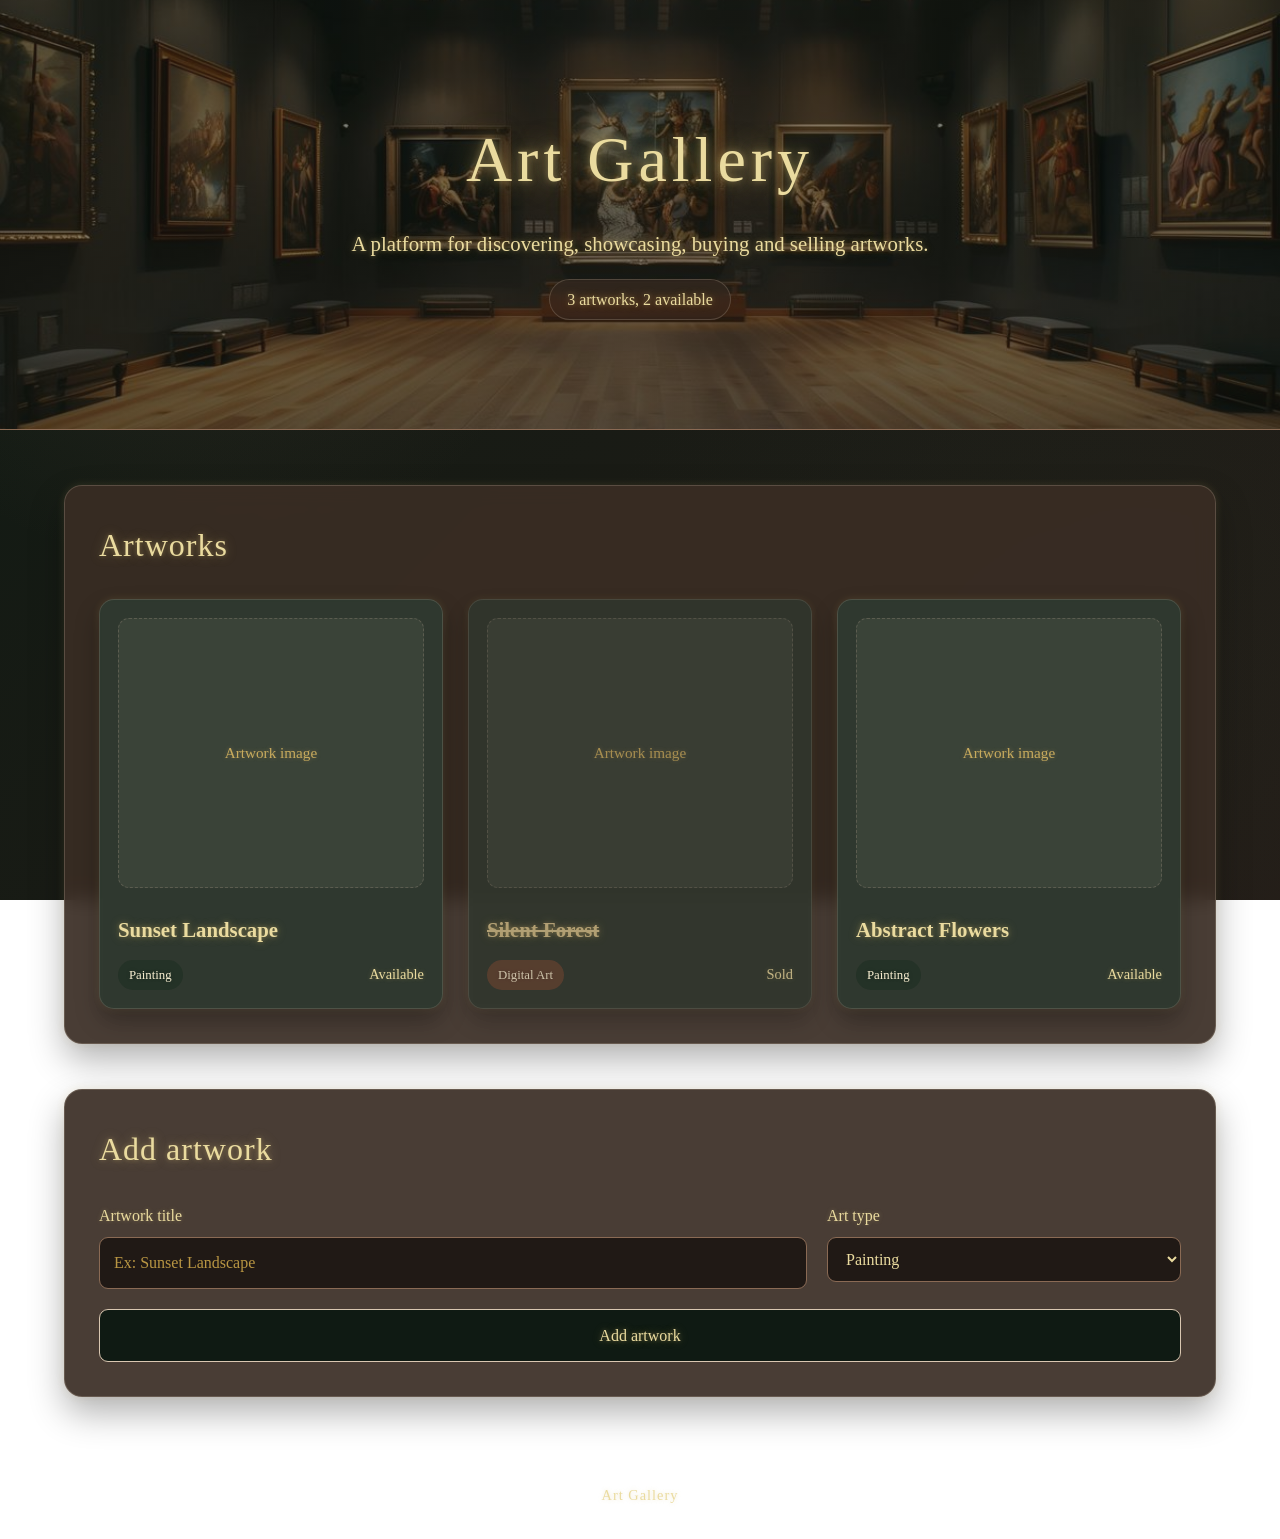
==== mockup/index.html @ 7b005317 "node.js" ====
<!DOCTYPE html>
<html lang="en">

<head>
    <meta charset="UTF-8" />
    <meta name="viewport" content="width=device-width, initial-scale=1" />
    <title>Art Gallery</title>
    <link rel="stylesheet" href="style.css" />
</head>
<script src="artworks.js"></script>
<body>

    <header class="app-header">

        <div class="header-content">

            <h1>Art Gallery</h1>

            <p class="subtitle">
                A platform for discovering, showcasing, buying and selling artworks.
            </p>

            <p class="app-count">
                3 artworks, 2 available
            </p>

        </div>

    </header>


    <main class="container">

        <!-- ARTWORKS -->
        <section class="panel artworks-panel">

            <h2>Artworks</h2>

            <!-- When the list is empty:
            <p class="empty">No artworks available.</p>
            -->

            <ul class="item-list">

                <!-- Artwork 1 -->
                <li class="item-card">

                    <div class="artwork-image">
                        Artwork image
                    </div>

                    <div class="artwork-info">

                        <h3>Sunset Landscape</h3>

                        <div class="artwork-details">

                            <span class="badge badge-painting">
                                Painting
                            </span>

                            <span class="status">
                                Available
                            </span>

                        </div>

                    </div>

                </li>


                <!-- Artwork 2 -->
                <li class="item-card done">

                    <div class="artwork-image">
                        Artwork image
                    </div>

                    <div class="artwork-info">

                        <h3>Silent Forest</h3>

                        <div class="artwork-details">

                            <span class="badge badge-digital">
                                Digital Art
                            </span>

                            <span class="status">
                                Sold
                            </span>

                        </div>

                    </div>

                </li>


                <!-- Artwork 3 -->
                <li class="item-card">

                    <div class="artwork-image">
                        Artwork image
                    </div>

                    <div class="artwork-info">

                        <h3>Abstract Flowers</h3>

                        <div class="artwork-details">

                            <span class="badge badge-painting">
                                Painting
                            </span>

                            <span class="status">
                                Available
                            </span>

                        </div>

                    </div>

                </li>

            </ul>

        </section>


        <!-- ADD ARTWORK -->
        <section class="panel add-panel">

            <h2>Add artwork</h2>

            <form class="item-form">

                <label>
                    Artwork title

                    <input
                        type="text"
                        name="title"
                        placeholder="Ex: Sunset Landscape"
                    />
                </label>


                <label>
                    Art type

                    <select name="art-type">

                        <option value="Painting">
                            Painting
                        </option>

                        <option value="Illustration">
                            Illustration
                        </option>

                        <option value="Digital Art">
                            Digital Art
                        </option>

                    </select>

                </label>


                <button type="submit">
                    Add artwork
                </button>

            </form>

        </section>

    </main>


    <footer class="app-footer">
        Art Gallery
    </footer>

</body>

</html>
---- mockup/style.css ----
/* Setari generale */

* {
    box-sizing: border-box;
}


/* Culorile site-ului */

:root {
    --dark-green: #0f1a13;
    --dark-green-soft: #1d2a21;
    --olive-brown: #2f3b31;

    --brown-dark: #3a2d24;
    --brown-medium: #6f503d;
    --brown-soft: #8a6a54;

    --beige-light: #f1e7d8;
    --beige-soft: #d9c7b1;
    --beige-muted: #bba892;

    --gold: #d4b96f;
    --gold-light: #eadb9f;
    --gold-soft: #c8ab5d;
    --gold-muted: #b99643;

    --bg: #0f1a13;
    --bg-secondary: #241c17;

    --panel-bg: rgba(58, 45, 36, 0.92);
    --item-bg: rgba(46, 59, 50, 0.86);
    --card: #241d18;
    --image-bg: rgba(241, 231, 216, 0.06);

    --text: #eadb9f;
    --muted: #d4c08b;
    --header-text: #f4e7b5;

    --accent: #d4b96f;
    --accent-dark: #8a6a54;
    --accent-soft: #eadb9f;

    --border: #8a6a54;
    --border-soft: rgba(217, 199, 177, 0.22);

    --painting: #243227;
    --illustration: #8a6a54;
    --digital: #5f4332;

    --button-text: #f4e7b5;
    --badge-text: #f7edd0;

    --shadow: rgba(0, 0, 0, 0.30);
    --shadow-strong: rgba(0, 0, 0, 0.48);

    --glow: rgba(212, 185, 111, 0.16);
    --glow-strong: rgba(212, 185, 111, 0.30);
    --text-glow: rgba(212, 185, 111, 0.35);
    --text-glow-strong: rgba(212, 185, 111, 0.55);

    --header-overlay: rgba(15, 26, 19, 0.52);

    --transparent: transparent;

    --page-background:
        radial-gradient(
            circle at 15% 20%,
            rgba(138, 106, 84, 0.14),
            var(--transparent) 30%
        ),
        radial-gradient(
            circle at 85% 75%,
            rgba(36, 50, 39, 0.22),
            var(--transparent) 40%
        ),
        linear-gradient(
            135deg,
            var(--bg),
            var(--bg-secondary)
        );
}


/* Pagina */

body {
    margin: 0;
    min-height: 100vh;

    font-family: Georgia, "Times New Roman", serif;

    background: var(--page-background);
    background-attachment: fixed;

    color: var(--text);
    line-height: 1.6;
}

/* Header */

.app-header {
    min-height: 430px;

    display: flex;
    justify-content: center;
    align-items: center;

    padding: 50px 20px;

    text-align: center;

    color: var(--header-text);

    background-image:
        linear-gradient(
            var(--header-overlay),
            var(--header-overlay)
        ),
        url("background.jpg");

    background-position: center;
    background-size: cover;
    background-repeat: no-repeat;

    border-bottom: 1px solid var(--border);
}


/* Continutul din header */

.header-content {
    max-width: 850px;
    padding: 30px;
}


/* Titlul principal */

.app-header h1 {
    margin: 0 0 16px;

    font-size: 4rem;
    font-weight: 500;

    letter-spacing: 5px;

    color: var(--gold-light);

    text-shadow:
        0 0 6px var(--text-glow),
        0 0 14px var(--text-glow),
        0 0 28px var(--text-glow-strong);
}


/* Subtitlul */

.app-header .subtitle {
    max-width: 750px;

    margin: 0 auto 18px;

    font-size: 1.3rem;

    color: var(--gold-light);

    text-shadow:
        0 0 4px var(--text-glow),
        0 0 10px var(--text-glow);
}


/* Numarul de artworks */

.app-count {
    display: inline-block;

    margin: 0;

    padding: 7px 17px;

    border: 1px solid var(--border-soft);
    border-radius: 999px;

    color: var(--gold-light);

    background: rgba(58, 45, 36, 0.42);

    text-shadow:
        0 0 4px var(--text-glow),
        0 0 8px var(--text-glow);

    backdrop-filter: blur(5px);
    -webkit-backdrop-filter: blur(5px);
}


/* Continut principal */

.container {
    max-width: 1200px;

    margin: 55px auto;

    padding: 0 24px;

    display: flex;
    flex-direction: column;

    gap: 45px;
}


/* Panouri */

.panel {
    width: 100%;

    padding: 34px;

    background: var(--panel-bg);

    border: 1px solid var(--border-soft);
    border-radius: 18px;

    backdrop-filter: blur(10px);
    -webkit-backdrop-filter: blur(10px);

    box-shadow:
        0 16px 35px var(--shadow),
        0 0 10px var(--glow);
}


/* Titlurile sectiunilor */

.panel h2 {
    margin: 0 0 28px;

    font-size: 2rem;
    font-weight: 500;

    letter-spacing: 1px;

    color: var(--gold-light);

    text-shadow:
        0 0 4px var(--text-glow),
        0 0 12px var(--text-glow);
}


/* Sectiunea artworks */

.artworks-panel {
    width: 100%;
}


/* Lista de artworks */

.item-list {
    list-style: none;

    margin: 0;
    padding: 0;

    display: grid;

    grid-template-columns: repeat(3, 1fr);

    gap: 25px;
}


/* Card artwork */

.item-card {
    display: flex;
    flex-direction: column;

    min-height: 410px;

    padding: 18px;

    border: 1px solid rgba(217, 199, 177, 0.18);
    border-radius: 15px;

    background: var(--item-bg);

    backdrop-filter: blur(5px);
    -webkit-backdrop-filter: blur(5px);

    box-shadow:
        0 12px 24px var(--shadow),
        0 0 8px var(--glow);

    transition:
        transform 0.25s ease,
        box-shadow 0.25s ease,
        background 0.25s ease,
        border-color 0.25s ease;
}


/* Locul pentru imagine */

.artwork-image {
    width: 100%;
    height: 270px;

    display: flex;
    justify-content: center;
    align-items: center;

    margin-bottom: 19px;

    border: 1px dashed rgba(217, 199, 177, 0.20);
    border-radius: 11px;

    background: var(--image-bg);

    color: var(--gold-soft);

    font-size: 0.95rem;

    text-shadow:
        0 0 4px var(--text-glow);
}


/* Imagine reala */

.artwork-image img {
    width: 100%;
    height: 100%;

    display: block;

    object-fit: cover;

    border-radius: 10px;
}


/* Informatiile despre artwork */

.artwork-info {
    margin-top: auto;
}


.artwork-info h3 {
    margin: 0 0 13px;

    font-size: 1.3rem;
    font-weight: 600;

    color: var(--gold-light);

    text-shadow:
        0 0 4px var(--text-glow),
        0 0 10px var(--text-glow);
}


/* Badge si status */

.artwork-details {
    display: flex;
    justify-content: space-between;
    align-items: center;

    gap: 10px;
}


/* Status */

.status {
    color: var(--gold-light);

    font-size: 0.9rem;

    text-shadow:
        0 0 4px var(--text-glow);
}


/* Badge-uri */

.badge {
    display: inline-block;

    padding: 5px 11px;

    border-radius: 999px;

    font-size: 0.8rem;

    color: var(--badge-text);

    text-shadow:
        0 0 4px rgba(0, 0, 0, 0.18);
}


.badge-painting {
    background: var(--painting);
}


.badge-illustration {
    background: var(--illustration);
}


.badge-digital {
    background: var(--digital);
}


/* Artwork vandut */

.item-card.done {
    opacity: 0.78;
}


.item-card.done h3 {
    text-decoration: line-through;

    color: var(--muted);
}


/* Hover pe card */

.item-card:hover {
    transform: translateY(-7px);

    border-color: var(--beige-soft);

    background: rgba(65, 80, 68, 0.90);

    box-shadow:
        0 20px 36px var(--shadow-strong),
        0 0 14px var(--glow),
        0 0 24px var(--glow-strong);
}


/* Add artwork */

.add-panel {
    width: 100%;
}


/* Formular */

.item-form {
    display: grid;

    grid-template-columns: 2fr 1fr;

    gap: 20px;
}


/* Label */

.item-form label {
    display: flex;
    flex-direction: column;

    gap: 8px;

    font-weight: 500;

    color: var(--gold-light);

    text-shadow:
        0 0 4px var(--text-glow);
}


/* Input si select */

.item-form input,
.item-form select {
    width: 100%;

    padding: 12px 14px;

    border: 1px solid var(--border);
    border-radius: 9px;

    background: rgba(30, 24, 20, 0.95);

    color: var(--gold-light);

    font: inherit;

    transition:
        border-color 0.2s ease,
        box-shadow 0.2s ease;
}


.item-form input::placeholder {
    color: var(--gold-muted);
}


/* Focus pe input */

.item-form input:focus,
.item-form select:focus {
    border-color: var(--gold-light);

    box-shadow:
        0 0 8px var(--glow),
        0 0 14px var(--glow);
}


/* Buton */

.item-form button {
    grid-column: 1 / -1;

    padding: 13px 16px;

    border: 1px solid var(--beige-soft);
    border-radius: 9px;

    background: var(--dark-green);

    color: var(--gold-light);

    font: inherit;

    text-shadow:
        0 0 4px var(--text-glow),
        0 0 10px var(--text-glow);

    cursor: pointer;

    transition:
        background 0.2s ease,
        transform 0.2s ease,
        box-shadow 0.2s ease;
}


/* Hover buton */

.item-form button:hover {
    background: var(--dark-green-soft);

    transform: translateY(-2px);

    box-shadow:
        0 8px 18px var(--shadow),
        0 0 12px var(--glow);
}


/* Lista goala */

.empty {
    margin: 0;

    padding: 20px;

    text-align: center;

    border: 1px dashed var(--border);
    border-radius: 10px;

    color: var(--gold-light);

    text-shadow:
        0 0 4px var(--text-glow);
}


/* Footer */

.app-footer {
    padding: 32px 20px;

    text-align: center;

    color: var(--gold-light);

    font-size: 0.9rem;

    letter-spacing: 1px;

    text-shadow:
        0 0 4px var(--text-glow);
}


/* Focus cu Tab */

:focus-visible {
    outline: 2px solid var(--beige-soft);

    outline-offset: 3px;
}


/* Responsive design */

@media (max-width: 700px) {

    .container {
        margin: 30px auto;
        padding: 0 16px;
    }

    .panel {
        padding: 24px;
    }

    .app-header {
        min-height: 340px;
    }

    .app-header h1 {
        font-size: 2.7rem;
        letter-spacing: 3px;
    }

    .app-header .subtitle {
        font-size: 1.05rem;
    }

    .item-list {
        grid-template-columns: 1fr;
    }

    .item-form {
        grid-template-columns: 1fr;
    }

    .item-form button {
        grid-column: auto;
    }

    .artwork-image {
        height: 240px;
    }
}


/* Dark mode */

@media (prefers-color-scheme: dark) {

    :root {
        --bg: #0c1510;
        --bg-secondary: #1f1814;

        --panel-bg: rgba(52, 40, 32, 0.95);
        --item-bg: rgba(46, 59, 50, 0.88);
        --card: #241d18;
        --image-bg: rgba(241, 231, 216, 0.08);

        --text: #eadb9f;
        --muted: #d4c08b;
        --header-text: #f4e7b5;

        --accent: #d9c7b1;
        --accent-dark: #8a6a54;
        --accent-soft: #f1e7d8;

        --border: #8a6a54;
        --border-soft: rgba(217, 199, 177, 0.20);

        --painting: #243227;
        --illustration: #8a6a54;
        --digital: #5f4332;

        --button-text: #f4e7b5;
        --badge-text: #ffffff;

        --shadow: rgba(0, 0, 0, 0.38);
        --shadow-strong: rgba(0, 0, 0, 0.56);

        --glow: rgba(212, 185, 111, 0.12);
        --glow-strong: rgba(212, 185, 111, 0.22);
        --text-glow: rgba(212, 185, 111, 0.35);
        --text-glow-strong: rgba(212, 185, 111, 0.55);

        --header-overlay: rgba(12, 21, 16, 0.60);
    }
}
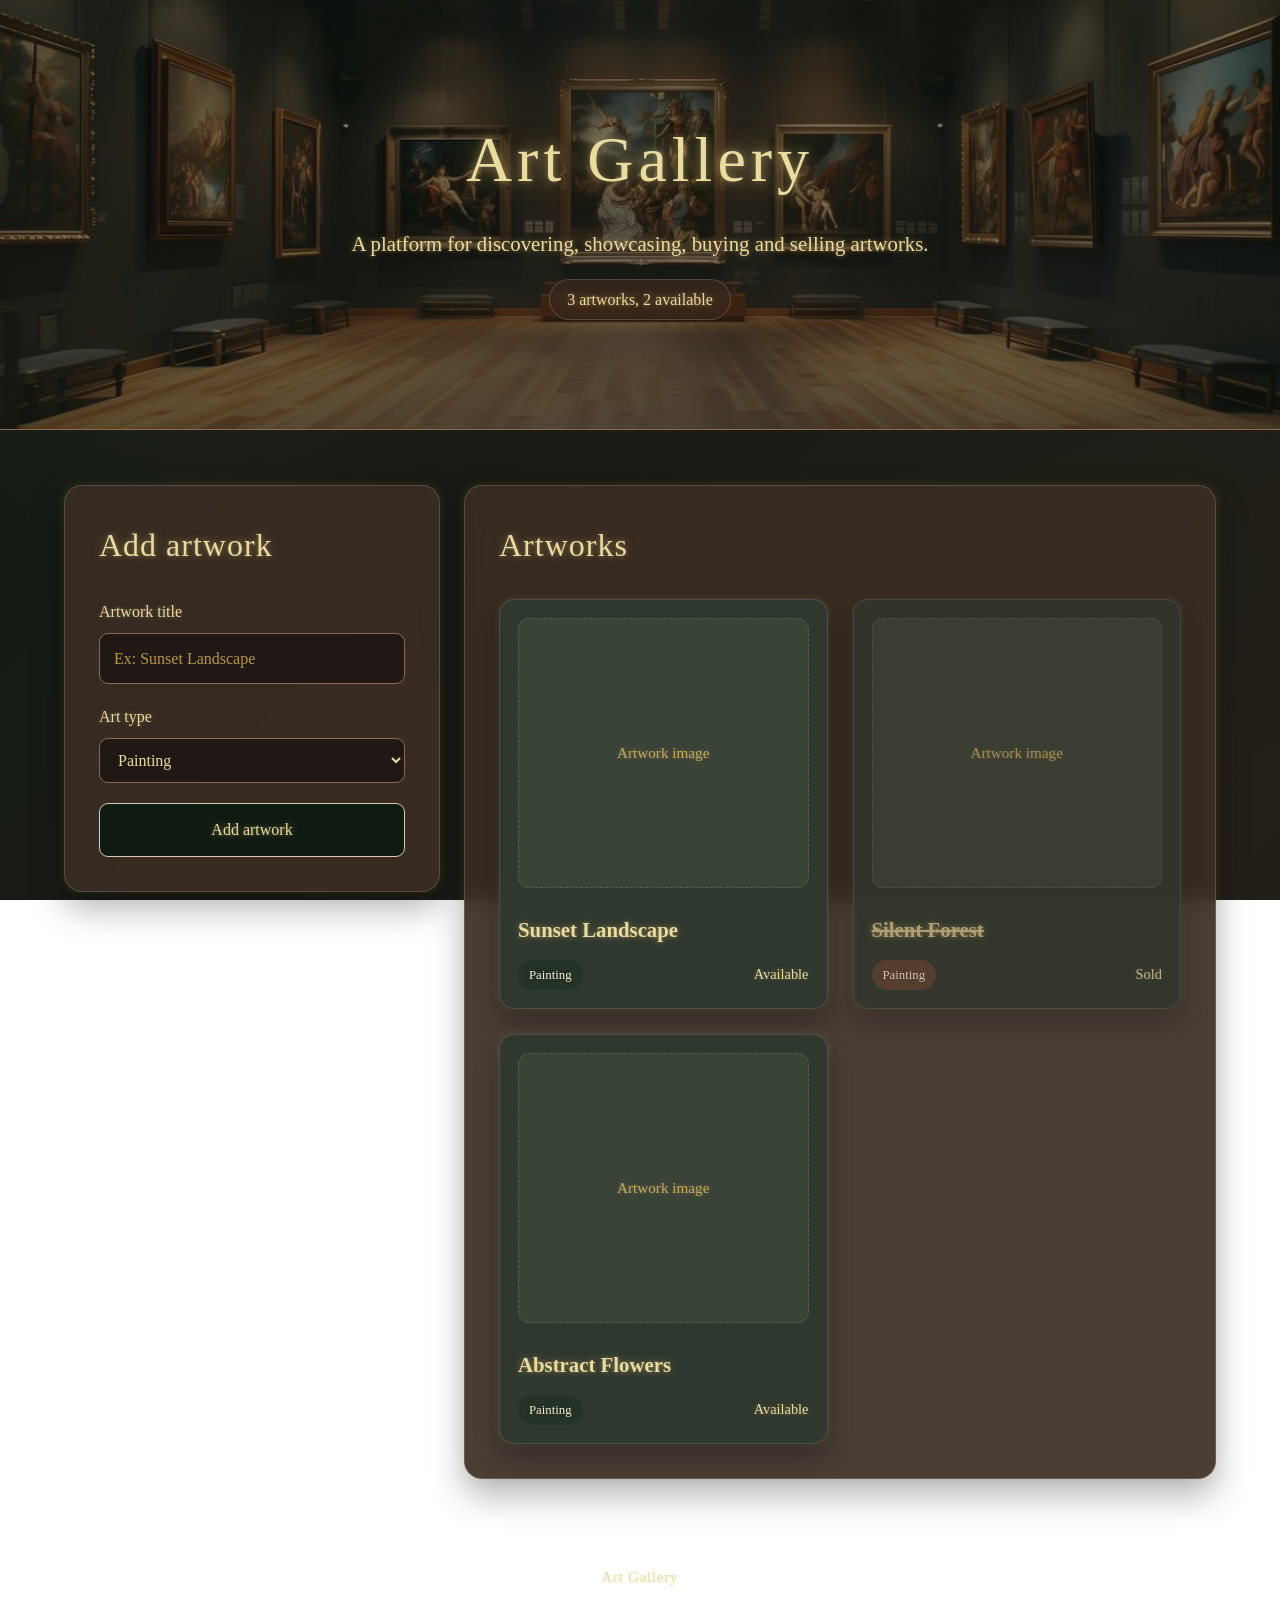
==== commit 82b123e6: "Etapa 5 documentatie finala" ====
--- a/mockup/index.html
+++ b/mockup/index.html
@@ -7,7 +7,7 @@
     <title>Art Gallery</title>
     <link rel="stylesheet" href="style.css" />
 </head>
-<script src="artworks.js"></script>
+
 <body>
 
     <header class="app-header">
@@ -84,7 +84,7 @@
                         <div class="artwork-details">
 
                             <span class="badge badge-digital">
-                                Digital Art
+                                Painting
                             </span>
 
                             <span class="status">
@@ -184,7 +184,7 @@
     <footer class="app-footer">
         Art Gallery
     </footer>
-
+    <script src="artworks.js"></script>
 </body>
 
 </html>
--- a/mockup/style.css
+++ b/mockup/style.css
@@ -1,12 +1,10 @@
+
 /* Setari generale */
-
 * {
     box-sizing: border-box;
 }
 
-
 /* Culorile site-ului */
-
 :root {
     --dark-green: #0f1a13;
     --dark-green-soft: #1d2a21;
@@ -30,8 +28,11 @@
 
     --panel-bg: rgba(58, 45, 36, 0.92);
     --item-bg: rgba(46, 59, 50, 0.86);
+    --item-hover-bg: rgba(65, 80, 68, 0.90);
     --card: #241d18;
     --image-bg: rgba(241, 231, 216, 0.06);
+    --input-bg: rgba(30, 24, 20, 0.95);
+    --count-bg: rgba(58, 45, 36, 0.42);
 
     --text: #eadb9f;
     --muted: #d4c08b;
@@ -43,6 +44,8 @@
 
     --border: #8a6a54;
     --border-soft: rgba(217, 199, 177, 0.22);
+    --item-border: rgba(217, 199, 177, 0.18);
+    --image-border-soft: rgba(217, 199, 177, 0.20);
 
     --painting: #243227;
     --illustration: #8a6a54;
@@ -53,6 +56,7 @@
 
     --shadow: rgba(0, 0, 0, 0.30);
     --shadow-strong: rgba(0, 0, 0, 0.48);
+    --badge-shadow: rgba(0, 0, 0, 0.18);
 
     --glow: rgba(212, 185, 111, 0.16);
     --glow-strong: rgba(212, 185, 111, 0.30);
@@ -61,17 +65,19 @@
 
     --header-overlay: rgba(15, 26, 19, 0.52);
 
+    --page-glow-left: rgba(138, 106, 84, 0.14);
+    --page-glow-right: rgba(36, 50, 39, 0.22);
     --transparent: transparent;
 
     --page-background:
         radial-gradient(
             circle at 15% 20%,
-            rgba(138, 106, 84, 0.14),
+            var(--page-glow-left),
             var(--transparent) 30%
         ),
         radial-gradient(
             circle at 85% 75%,
-            rgba(36, 50, 39, 0.22),
+            var(--page-glow-right),
             var(--transparent) 40%
         ),
         linear-gradient(
@@ -81,9 +87,7 @@
         );
 }
 
-
 /* Pagina */
-
 body {
     margin: 0;
     min-height: 100vh;
@@ -98,7 +102,6 @@
 }
 
 /* Header */
-
 .app-header {
     min-height: 430px;
 
@@ -107,9 +110,7 @@
     align-items: center;
 
     padding: 50px 20px;
-
     text-align: center;
-
     color: var(--header-text);
 
     background-image:
@@ -126,23 +127,18 @@
     border-bottom: 1px solid var(--border);
 }
 
-
 /* Continutul din header */
-
 .header-content {
     max-width: 850px;
     padding: 30px;
 }
 
-
 /* Titlul principal */
-
 .app-header h1 {
     margin: 0 0 16px;
 
     font-size: 4rem;
     font-weight: 500;
-
     letter-spacing: 5px;
 
     color: var(--gold-light);
@@ -153,16 +149,12 @@
         0 0 28px var(--text-glow-strong);
 }
 
-
 /* Subtitlul */
-
 .app-header .subtitle {
     max-width: 750px;
-
     margin: 0 auto 18px;
 
     font-size: 1.3rem;
-
     color: var(--gold-light);
 
     text-shadow:
@@ -170,22 +162,18 @@
         0 0 10px var(--text-glow);
 }
 
-
 /* Numarul de artworks */
-
 .app-count {
     display: inline-block;
 
     margin: 0;
-
     padding: 7px 17px;
 
     border: 1px solid var(--border-soft);
     border-radius: 999px;
 
     color: var(--gold-light);
-
-    background: rgba(58, 45, 36, 0.42);
+    background: var(--count-bg);
 
     text-shadow:
         0 0 4px var(--text-glow),
@@ -195,28 +183,23 @@
     -webkit-backdrop-filter: blur(5px);
 }
 
-
-/* Continut principal */
-
+/* Main layout */
 .container {
     max-width: 1200px;
-
     margin: 55px auto;
-
     padding: 0 24px;
 
-    display: flex;
-    flex-direction: column;
-
-    gap: 45px;
-}
-
+    display: grid;
+    grid-template-columns: minmax(0, 1fr) minmax(0, 2fr);
+    gap: 24px;
+
+    align-items: start;
+}
 
 /* Panouri */
-
 .panel {
     width: 100%;
-
+    min-width: 0;
     padding: 34px;
 
     background: var(--panel-bg);
@@ -232,15 +215,12 @@
         0 0 10px var(--glow);
 }
 
-
 /* Titlurile sectiunilor */
-
 .panel h2 {
     margin: 0 0 28px;
 
     font-size: 2rem;
     font-weight: 500;
-
     letter-spacing: 1px;
 
     color: var(--gold-light);
@@ -250,16 +230,16 @@
         0 0 12px var(--text-glow);
 }
 
-
-/* Sectiunea artworks */
-
+/* Artworks panel */
 .artworks-panel {
     width: 100%;
-}
-
+    min-width: 0;
+
+    grid-column: 2;
+    grid-row: 1;
+}
 
 /* Lista de artworks */
-
 .item-list {
     list-style: none;
 
@@ -267,24 +247,20 @@
     padding: 0;
 
     display: grid;
-
-    grid-template-columns: repeat(3, 1fr);
-
+    grid-template-columns: repeat(2, minmax(0, 1fr));
     gap: 25px;
 }
 
-
 /* Card artwork */
-
 .item-card {
     display: flex;
     flex-direction: column;
 
+    min-width: 0;
     min-height: 410px;
-
     padding: 18px;
 
-    border: 1px solid rgba(217, 199, 177, 0.18);
+    border: 1px solid var(--item-border);
     border-radius: 15px;
 
     background: var(--item-bg);
@@ -303,9 +279,7 @@
         border-color 0.25s ease;
 }
 
-
 /* Locul pentru imagine */
-
 .artwork-image {
     width: 100%;
     height: 270px;
@@ -316,11 +290,10 @@
 
     margin-bottom: 19px;
 
-    border: 1px dashed rgba(217, 199, 177, 0.20);
+    border: 1px dashed var(--image-border-soft);
     border-radius: 11px;
 
     background: var(--image-bg);
-
     color: var(--gold-soft);
 
     font-size: 0.95rem;
@@ -329,28 +302,22 @@
         0 0 4px var(--text-glow);
 }
 
-
 /* Imagine reala */
-
 .artwork-image img {
     width: 100%;
     height: 100%;
 
     display: block;
-
-    object-fit: cover;
+    object-fit: contain;
 
     border-radius: 10px;
 }
 
-
 /* Informatiile despre artwork */
-
 .artwork-info {
     margin-top: auto;
 }
 
-
 .artwork-info h3 {
     margin: 0 0 13px;
 
@@ -364,85 +331,67 @@
         0 0 10px var(--text-glow);
 }
 
-
 /* Badge si status */
-
 .artwork-details {
     display: flex;
     justify-content: space-between;
     align-items: center;
+    flex-wrap: wrap;
 
     gap: 10px;
 }
 
-
 /* Status */
-
 .status {
     color: var(--gold-light);
-
     font-size: 0.9rem;
 
     text-shadow:
         0 0 4px var(--text-glow);
 }
 
-
 /* Badge-uri */
-
 .badge {
     display: inline-block;
 
     padding: 5px 11px;
-
     border-radius: 999px;
 
     font-size: 0.8rem;
-
     color: var(--badge-text);
 
     text-shadow:
-        0 0 4px rgba(0, 0, 0, 0.18);
-}
-
+        0 0 4px var(--badge-shadow);
+}
 
 .badge-painting {
     background: var(--painting);
 }
 
-
 .badge-illustration {
     background: var(--illustration);
 }
 
-
 .badge-digital {
     background: var(--digital);
 }
 
-
 /* Artwork vandut */
-
 .item-card.done {
     opacity: 0.78;
 }
 
-
 .item-card.done h3 {
     text-decoration: line-through;
-
     color: var(--muted);
 }
 
-
 /* Hover pe card */
-
 .item-card:hover {
     transform: translateY(-7px);
 
     border-color: var(--beige-soft);
-
-    background: rgba(65, 80, 68, 0.90);
+    background: var(--item-hover-bg);
 
     box-shadow:
         0 20px 36px var(--shadow-strong),
@@ -450,55 +399,47 @@
         0 0 24px var(--glow-strong);
 }
 
-
-/* Add artwork */
-
+/* Add artwork panel */
 .add-panel {
     width: 100%;
-}
-
+    min-width: 0;
+
+    grid-column: 1;
+    grid-row: 1;
+}
 
 /* Formular */
-
 .item-form {
-    display: grid;
-
-    grid-template-columns: 2fr 1fr;
-
+    display: flex;
+    flex-direction: column;
     gap: 20px;
 }
 
-
 /* Label */
-
 .item-form label {
     display: flex;
     flex-direction: column;
-
     gap: 8px;
 
     font-weight: 500;
-
     color: var(--gold-light);
 
     text-shadow:
         0 0 4px var(--text-glow);
 }
 
-
 /* Input si select */
-
 .item-form input,
 .item-form select {
     width: 100%;
+    min-width: 0;
 
     padding: 12px 14px;
 
     border: 1px solid var(--border);
     border-radius: 9px;
 
-    background: rgba(30, 24, 20, 0.95);
-
+    background: var(--input-bg);
     color: var(--gold-light);
 
     font: inherit;
@@ -508,14 +449,11 @@
         box-shadow 0.2s ease;
 }
 
-
 .item-form input::placeholder {
     color: var(--gold-muted);
 }
 
-
 /* Focus pe input */
-
 .item-form input:focus,
 .item-form select:focus {
     border-color: var(--gold-light);
@@ -525,19 +463,14 @@
         0 0 14px var(--glow);
 }
 
-
 /* Buton */
-
 .item-form button {
-    grid-column: 1 / -1;
-
     padding: 13px 16px;
 
     border: 1px solid var(--beige-soft);
     border-radius: 9px;
 
     background: var(--dark-green);
-
     color: var(--gold-light);
 
     font: inherit;
@@ -554,12 +487,9 @@
         box-shadow 0.2s ease;
 }
 
-
 /* Hover buton */
-
 .item-form button:hover {
     background: var(--dark-green-soft);
-
     transform: translateY(-2px);
 
     box-shadow:
@@ -567,12 +497,9 @@
         0 0 12px var(--glow);
 }
 
-
 /* Lista goala */
-
 .empty {
     margin: 0;
-
     padding: 20px;
 
     text-align: center;
@@ -586,9 +513,7 @@
         0 0 4px var(--text-glow);
 }
 
-
 /* Footer */
-
 .app-footer {
     padding: 32px 20px;
 
@@ -597,30 +522,41 @@
     color: var(--gold-light);
 
     font-size: 0.9rem;
-
     letter-spacing: 1px;
 
     text-shadow:
         0 0 4px var(--text-glow);
 }
 
-
 /* Focus cu Tab */
-
 :focus-visible {
     outline: 2px solid var(--beige-soft);
-
     outline-offset: 3px;
 }
 
-
 /* Responsive design */
+@media (max-width: 900px) {
+    .item-list {
+        grid-template-columns: 1fr;
+    }
+}
 
 @media (max-width: 700px) {
-
     .container {
         margin: 30px auto;
         padding: 0 16px;
+
+        grid-template-columns: 1fr;
+    }
+
+    .add-panel {
+        grid-column: 1;
+        grid-row: 1;
+    }
+
+    .artworks-panel {
+        grid-column: 1;
+        grid-row: 2;
     }
 
     .panel {
@@ -629,6 +565,10 @@
 
     .app-header {
         min-height: 340px;
+    }
+
+    .header-content {
+        padding: 15px;
     }
 
     .app-header h1 {
@@ -644,30 +584,20 @@
         grid-template-columns: 1fr;
     }
 
-    .item-form {
-        grid-template-columns: 1fr;
-    }
-
-    .item-form button {
-        grid-column: auto;
-    }
-
     .artwork-image {
         height: 240px;
     }
 }
 
-
 /* Dark mode */
-
 @media (prefers-color-scheme: dark) {
-
     :root {
         --bg: #0c1510;
         --bg-secondary: #1f1814;
 
         --panel-bg: rgba(52, 40, 32, 0.95);
         --item-bg: rgba(46, 59, 50, 0.88);
+        --item-hover-bg: rgba(65, 80, 68, 0.90);
         --card: #241d18;
         --image-bg: rgba(241, 231, 216, 0.08);
 
@@ -694,9 +624,10 @@
 
         --glow: rgba(212, 185, 111, 0.12);
         --glow-strong: rgba(212, 185, 111, 0.22);
+
         --text-glow: rgba(212, 185, 111, 0.35);
         --text-glow-strong: rgba(212, 185, 111, 0.55);
 
         --header-overlay: rgba(12, 21, 16, 0.60);
     }
-}+}
